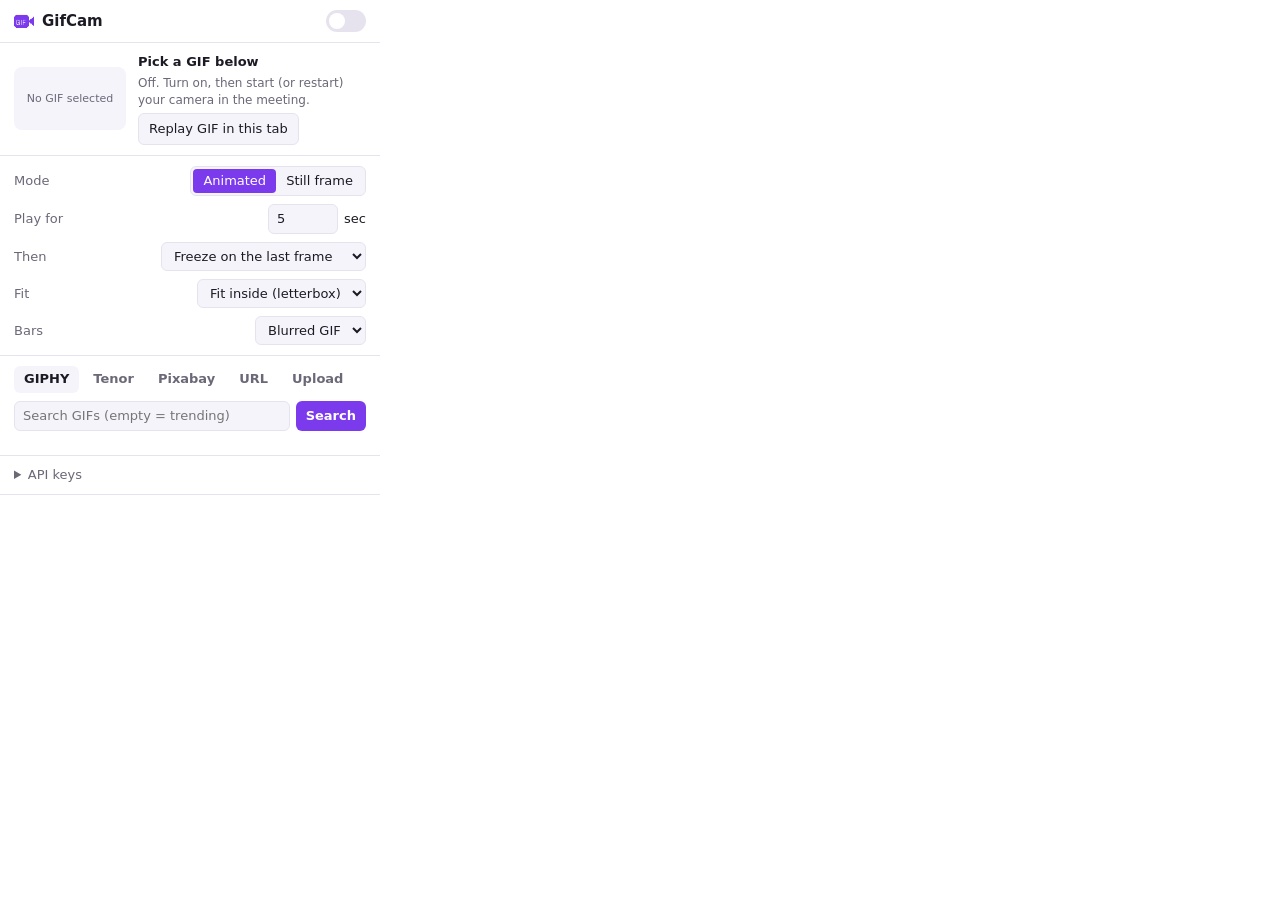
==== popup/popup.html @ adf766bd "Add Pixabay provider and speed up blurred background Pixabay videos are captured in the popup as JPE" ====
<!doctype html>
<html lang="en">
<head>
  <meta charset="utf-8" />
  <title>GifCam</title>
  <link rel="stylesheet" href="popup.css" />
</head>
<body>
  <header>
    <div class="brand"><img src="../icons/icon32.png" alt="" /> GifCam</div>
    <label class="switch" title="Use the GIF as your camera">
      <input type="checkbox" id="enabled" />
      <span class="slider"></span>
    </label>
  </header>

  <section class="current">
    <div class="preview" id="preview"><span>No GIF selected</span></div>
    <div class="current-info">
      <div class="title" id="gifTitle">Pick a GIF below</div>
      <div class="hint" id="statusLine">Off. Turn on, then start (or restart) your camera in the meeting.</div>
      <button id="replay" class="secondary" type="button">Replay GIF in this tab</button>
    </div>
  </section>

  <section class="options">
    <div class="row">
      <span class="label">Mode</span>
      <div class="segmented" role="radiogroup">
        <label><input type="radio" name="mode" value="animated" checked /><span>Animated</span></label>
        <label><input type="radio" name="mode" value="still" /><span>Still frame</span></label>
      </div>
    </div>
    <div class="row animated-only">
      <label class="label" for="duration">Play for</label>
      <div class="inline"><input type="number" id="duration" min="0.5" max="3600" step="0.5" value="5" /> sec</div>
    </div>
    <div class="row animated-only">
      <label class="label" for="after">Then</label>
      <select id="after">
        <option value="freeze">Freeze on the last frame</option>
        <option value="camera">Switch to my real camera</option>
        <option value="loop">Keep looping</option>
      </select>
    </div>
    <div class="row">
      <label class="label" for="fit">Fit</label>
      <select id="fit">
        <option value="contain">Fit inside (letterbox)</option>
        <option value="cover">Fill and crop</option>
      </select>
    </div>
    <div class="row contain-only">
      <label class="label" for="background">Bars</label>
      <select id="background">
        <option value="blur">Blurred GIF</option>
        <option value="black">Black</option>
      </select>
    </div>
  </section>

  <section class="picker">
    <nav class="tabs">
      <button type="button" data-tab="giphy" class="active">GIPHY</button>
      <button type="button" data-tab="tenor">Tenor</button>
      <button type="button" data-tab="pixabay">Pixabay</button>
      <button type="button" data-tab="url">URL</button>
      <button type="button" data-tab="upload">Upload</button>
    </nav>

    <div class="tab-panel" data-panel="search">
      <form id="searchForm" class="search">
        <input type="search" id="query" placeholder="Search GIFs (empty = trending)" />
        <select id="pixabayType" class="hidden" title="Pixabay media type">
          <option value="video">Videos</option>
          <option value="image">Images</option>
        </select>
        <button type="submit">Search</button>
      </form>
      <div id="keyNotice" class="notice hidden"></div>
      <div id="results" class="grid"></div>
      <div id="attribution" class="attribution"></div>
      <div id="progress" class="progress hidden"><div></div></div>
    </div>

    <div class="tab-panel hidden" data-panel="url">
      <form id="urlForm" class="search">
        <input type="url" id="gifUrl" placeholder="https://…/funny.gif" required />
        <button type="submit">Use</button>
      </form>
      <p class="hint">Direct link to a .gif, .webp, .png or .jpg file.</p>
    </div>

    <div class="tab-panel hidden" data-panel="upload">
      <label class="drop" for="file">
        <input type="file" id="file" accept="image/gif,image/webp,image/png,image/jpeg,image/apng" />
        Choose a GIF or image from your computer
      </label>
    </div>
  </section>

  <details class="keys">
    <summary>API keys</summary>
    <label>GIPHY API key <a href="https://developers.giphy.com/dashboard/" target="_blank" rel="noopener">get one</a>
      <input type="text" id="giphyKey" autocomplete="off" spellcheck="false" />
    </label>
    <label>Tenor (Google Cloud) API key <a href="https://developers.google.com/tenor/guides/quickstart" target="_blank" rel="noopener">get one</a>
      <input type="text" id="tenorKey" autocomplete="off" spellcheck="false" />
    </label>
    <label>Pixabay API key <a href="https://pixabay.com/api/docs/" target="_blank" rel="noopener">get one</a>
      <input type="text" id="pixabayKey" autocomplete="off" spellcheck="false" />
    </label>
  </details>

  <div id="toast" class="toast hidden"></div>
  <script src="popup.js" type="module"></script>
</body>
</html>
---- popup/popup.css ----
:root {
  --bg: #ffffff;
  --fg: #1c1a24;
  --muted: #6b6878;
  --line: #e6e3ee;
  --card: #f6f4fb;
  --accent: #7c3aed;
  --accent-fg: #ffffff;
}
@media (prefers-color-scheme: dark) {
  :root {
    --bg: #17151d;
    --fg: #ece9f5;
    --muted: #a19db0;
    --line: #2d2a37;
    --card: #211e2a;
    --accent: #a78bfa;
    --accent-fg: #17151d;
  }
}
* { box-sizing: border-box; }
body {
  margin: 0;
  width: 380px;
  font: 13px/1.4 system-ui, -apple-system, "Segoe UI", sans-serif;
  background: var(--bg);
  color: var(--fg);
}
section, header, details { padding: 10px 14px; border-bottom: 1px solid var(--line); }
header { display: flex; align-items: center; justify-content: space-between; }
.brand { display: flex; align-items: center; gap: 8px; font-weight: 700; font-size: 15px; }
.brand img { width: 20px; height: 20px; }

.switch { position: relative; width: 40px; height: 22px; }
.switch input { opacity: 0; width: 0; height: 0; }
.slider { position: absolute; inset: 0; background: var(--line); border-radius: 22px; cursor: pointer; transition: .15s; }
.slider::before { content: ""; position: absolute; width: 16px; height: 16px; left: 3px; top: 3px; background: #fff; border-radius: 50%; transition: .15s; }
.switch input:checked + .slider { background: var(--accent); }
.switch input:checked + .slider::before { transform: translateX(18px); }

.current { display: flex; gap: 12px; align-items: center; }
.preview { width: 112px; height: 63px; border-radius: 8px; background: var(--card); overflow: hidden; flex: none; display: grid; place-items: center; color: var(--muted); font-size: 11px; text-align: center; }
.preview img { width: 100%; height: 100%; object-fit: cover; }
.current-info { min-width: 0; display: flex; flex-direction: column; gap: 4px; }
.title { font-weight: 600; white-space: nowrap; overflow: hidden; text-overflow: ellipsis; }
.hint { color: var(--muted); font-size: 12px; margin: 0; }

.options { display: grid; gap: 8px; }
.row { display: flex; align-items: center; justify-content: space-between; gap: 10px; }
.label { color: var(--muted); }
.inline { display: flex; align-items: center; gap: 6px; }
input[type=number] { width: 70px; }
input, select, button { font: inherit; color: var(--fg); }
input[type=number], input[type=search], input[type=url], input[type=text], select {
  background: var(--card); border: 1px solid var(--line); border-radius: 6px; padding: 5px 8px;
}
select { max-width: 220px; }
button { background: var(--accent); color: var(--accent-fg); border: 0; border-radius: 6px; padding: 6px 10px; cursor: pointer; font-weight: 600; }
button.secondary { background: var(--card); color: var(--fg); border: 1px solid var(--line); font-weight: 500; align-self: flex-start; }
button:disabled { opacity: .5; cursor: default; }

.segmented { display: inline-flex; background: var(--card); border: 1px solid var(--line); border-radius: 6px; padding: 2px; }
.segmented input { display: none; }
.segmented span { display: block; padding: 3px 10px; border-radius: 4px; cursor: pointer; }
.segmented input:checked + span { background: var(--accent); color: var(--accent-fg); }

.tabs { display: flex; gap: 4px; margin-bottom: 8px; }
.tabs button { background: transparent; color: var(--muted); padding: 4px 10px; }
.tabs button.active { background: var(--card); color: var(--fg); }
.search { display: flex; gap: 6px; }
.search input { flex: 1; min-width: 0; }
.grid { display: grid; grid-template-columns: repeat(3, 1fr); gap: 6px; margin-top: 8px; max-height: 260px; overflow-y: auto; }
.grid button { padding: 0; background: var(--card); aspect-ratio: 1; overflow: hidden; border-radius: 6px; }
.grid img { width: 100%; height: 100%; object-fit: cover; display: block; }
.grid .empty { grid-column: 1 / -1; color: var(--muted); text-align: center; padding: 16px 0; }
.attribution { color: var(--muted); font-size: 11px; text-align: right; margin-top: 6px; }
.notice { margin-top: 8px; padding: 8px; border-radius: 6px; background: var(--card); color: var(--muted); }
.drop { display: block; border: 1px dashed var(--line); border-radius: 8px; padding: 18px; text-align: center; color: var(--muted); cursor: pointer; }
.drop input { display: none; }

.keys summary { cursor: pointer; color: var(--muted); }
.keys label { display: grid; gap: 4px; margin-top: 8px; color: var(--muted); }
.keys a { color: var(--accent); font-size: 11px; }

.toast { position: fixed; left: 14px; right: 14px; bottom: 10px; background: var(--fg); color: var(--bg); padding: 8px 10px; border-radius: 6px; }
.hidden { display: none !important; }
.search select { flex: none; }
.grid .badge { position: absolute; left: 4px; bottom: 4px; background: rgba(0,0,0,.65); color: #fff; font-size: 10px; padding: 1px 5px; border-radius: 4px; }
.grid button { position: relative; }
.progress { height: 4px; background: var(--card); border-radius: 4px; margin-top: 8px; overflow: hidden; }
.progress div { height: 100%; width: 0; background: var(--accent); transition: width .1s; }
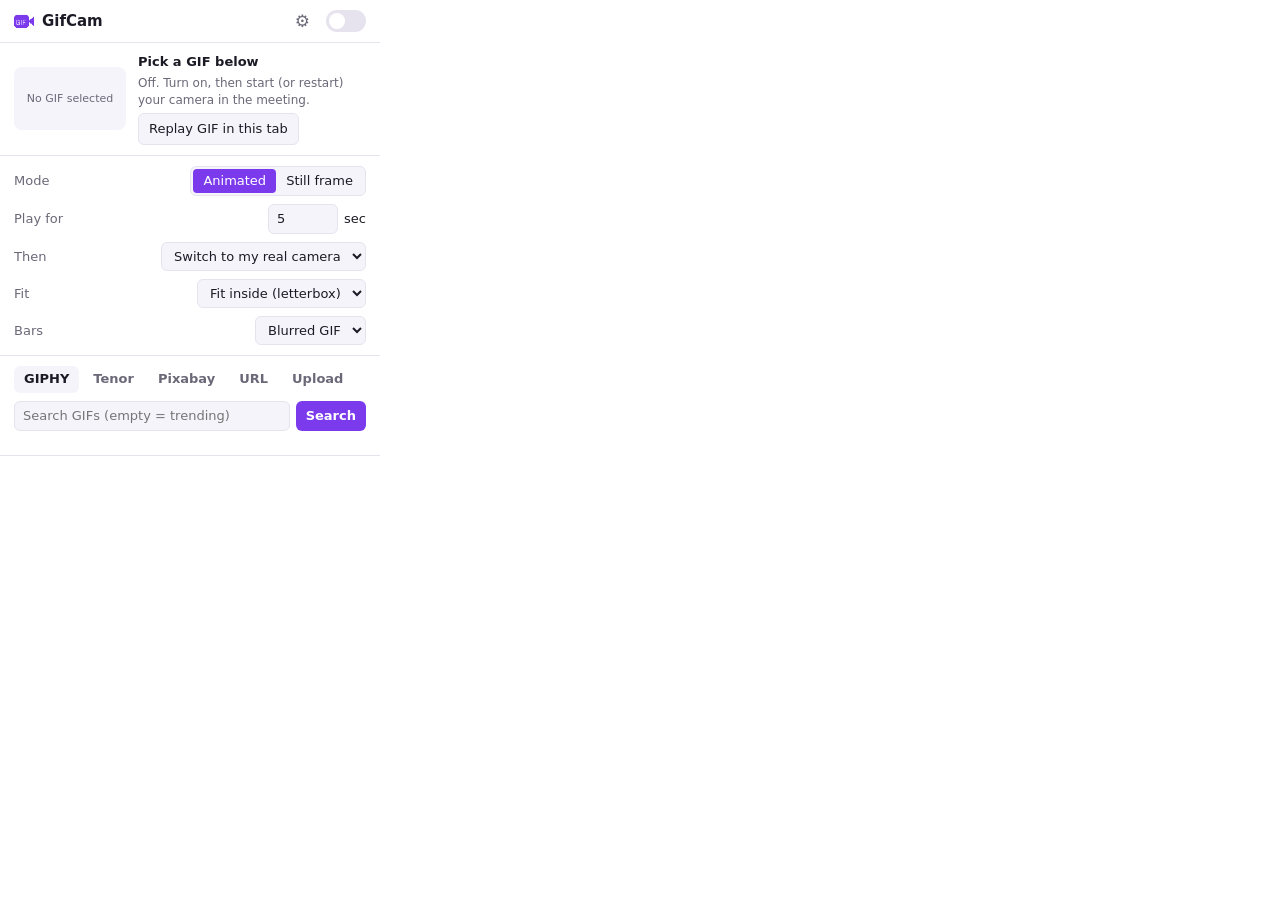
==== commit 10e43dd4: "Add in-meeting quick panel, Settings view, and camera-by-default - Quick panel: an extension iframe " ====
--- a/popup/popup.html
+++ b/popup/popup.html
@@ -8,11 +8,16 @@
 <body>
   <header>
     <div class="brand"><img src="../icons/icon32.png" alt="" /> GifCam</div>
-    <label class="switch" title="Use the GIF as your camera">
-      <input type="checkbox" id="enabled" />
-      <span class="slider"></span>
-    </label>
+    <div class="header-actions">
+      <button type="button" id="openSettings" class="icon-btn" title="Settings" aria-label="Settings">⚙</button>
+      <label class="switch" title="Use the GIF as your camera">
+        <input type="checkbox" id="enabled" />
+        <span class="slider"></span>
+      </label>
+    </div>
   </header>
+
+  <main id="mainView">
 
   <section class="current">
     <div class="preview" id="preview"><span>No GIF selected</span></div>
@@ -38,8 +43,8 @@
     <div class="row animated-only">
       <label class="label" for="after">Then</label>
       <select id="after">
+        <option value="camera">Switch to my real camera</option>
         <option value="freeze">Freeze on the last frame</option>
-        <option value="camera">Switch to my real camera</option>
         <option value="loop">Keep looping</option>
       </select>
     </div>
@@ -99,18 +104,32 @@
     </div>
   </section>
 
-  <details class="keys">
-    <summary>API keys</summary>
-    <label>GIPHY API key <a href="https://developers.giphy.com/dashboard/" target="_blank" rel="noopener">get one</a>
-      <input type="text" id="giphyKey" autocomplete="off" spellcheck="false" />
-    </label>
-    <label>Tenor (Google Cloud) API key <a href="https://developers.google.com/tenor/guides/quickstart" target="_blank" rel="noopener">get one</a>
-      <input type="text" id="tenorKey" autocomplete="off" spellcheck="false" />
-    </label>
-    <label>Pixabay API key <a href="https://pixabay.com/api/docs/" target="_blank" rel="noopener">get one</a>
-      <input type="text" id="pixabayKey" autocomplete="off" spellcheck="false" />
-    </label>
-  </details>
+
+  </main>
+
+  <main id="settingsView" class="hidden">
+    <section class="settings">
+      <div class="settings-head">
+        <button type="button" id="closeSettings" class="secondary">← Back</button>
+        <h2>Settings</h2>
+      </div>
+      <h3>API keys</h3>
+      <p class="hint">Needed only for searching. Links and uploads work without a key. Keys are saved in this browser only.</p>
+      <label>GIPHY API key <a href="https://developers.giphy.com/dashboard/" target="_blank" rel="noopener">get one</a>
+        <input type="text" id="giphyKey" autocomplete="off" spellcheck="false" />
+      </label>
+      <label>Tenor (Google Cloud) API key <a href="https://developers.google.com/tenor/guides/quickstart" target="_blank" rel="noopener">get one</a>
+        <input type="text" id="tenorKey" autocomplete="off" spellcheck="false" />
+      </label>
+      <label>Pixabay API key <a href="https://pixabay.com/api/docs/" target="_blank" rel="noopener">get one</a>
+        <input type="text" id="pixabayKey" autocomplete="off" spellcheck="false" />
+      </label>
+      <h3>In meetings</h3>
+      <label class="check"><input type="checkbox" id="showPanel" /> Show the GIF quick panel while GifCam is your camera</label>
+      <h3>Keyboard shortcuts</h3>
+      <p class="hint">Alt+Shift+Q shows the quick panel, Alt+Shift+G replays the GIF, Alt+Shift+C turns GifCam on or off. <a href="#" id="shortcutsLink">Change shortcuts</a></p>
+    </section>
+  </main>
 
   <div id="toast" class="toast hidden"></div>
   <script src="popup.js" type="module"></script>
--- a/popup/popup.css
+++ b/popup/popup.css
@@ -78,9 +78,16 @@
 .drop { display: block; border: 1px dashed var(--line); border-radius: 8px; padding: 18px; text-align: center; color: var(--muted); cursor: pointer; }
 .drop input { display: none; }
 
-.keys summary { cursor: pointer; color: var(--muted); }
-.keys label { display: grid; gap: 4px; margin-top: 8px; color: var(--muted); }
-.keys a { color: var(--accent); font-size: 11px; }
+.header-actions { display: flex; align-items: center; gap: 10px; }
+.icon-btn { background: transparent; color: var(--muted); font-size: 17px; padding: 2px 6px; line-height: 1; }
+.icon-btn:hover { color: var(--fg); background: var(--card); }
+.settings { display: grid; gap: 6px; border-bottom: 0; }
+.settings-head { display: flex; align-items: center; gap: 10px; }
+.settings h2 { font-size: 15px; margin: 0; }
+.settings h3 { font-size: 13px; margin: 10px 0 0; }
+.settings label { display: grid; gap: 4px; margin-top: 6px; color: var(--muted); }
+.settings a { color: var(--accent); font-size: 11px; }
+.notice button { margin-top: 6px; display: block; }
 
 .toast { position: fixed; left: 14px; right: 14px; bottom: 10px; background: var(--fg); color: var(--bg); padding: 8px 10px; border-radius: 6px; }
 .hidden { display: none !important; }
@@ -89,3 +96,4 @@
 .grid button { position: relative; }
 .progress { height: 4px; background: var(--card); border-radius: 4px; margin-top: 8px; overflow: hidden; }
 .progress div { height: 100%; width: 0; background: var(--accent); transition: width .1s; }
+.settings label.check { display: flex; align-items: center; gap: 8px; color: var(--fg); }
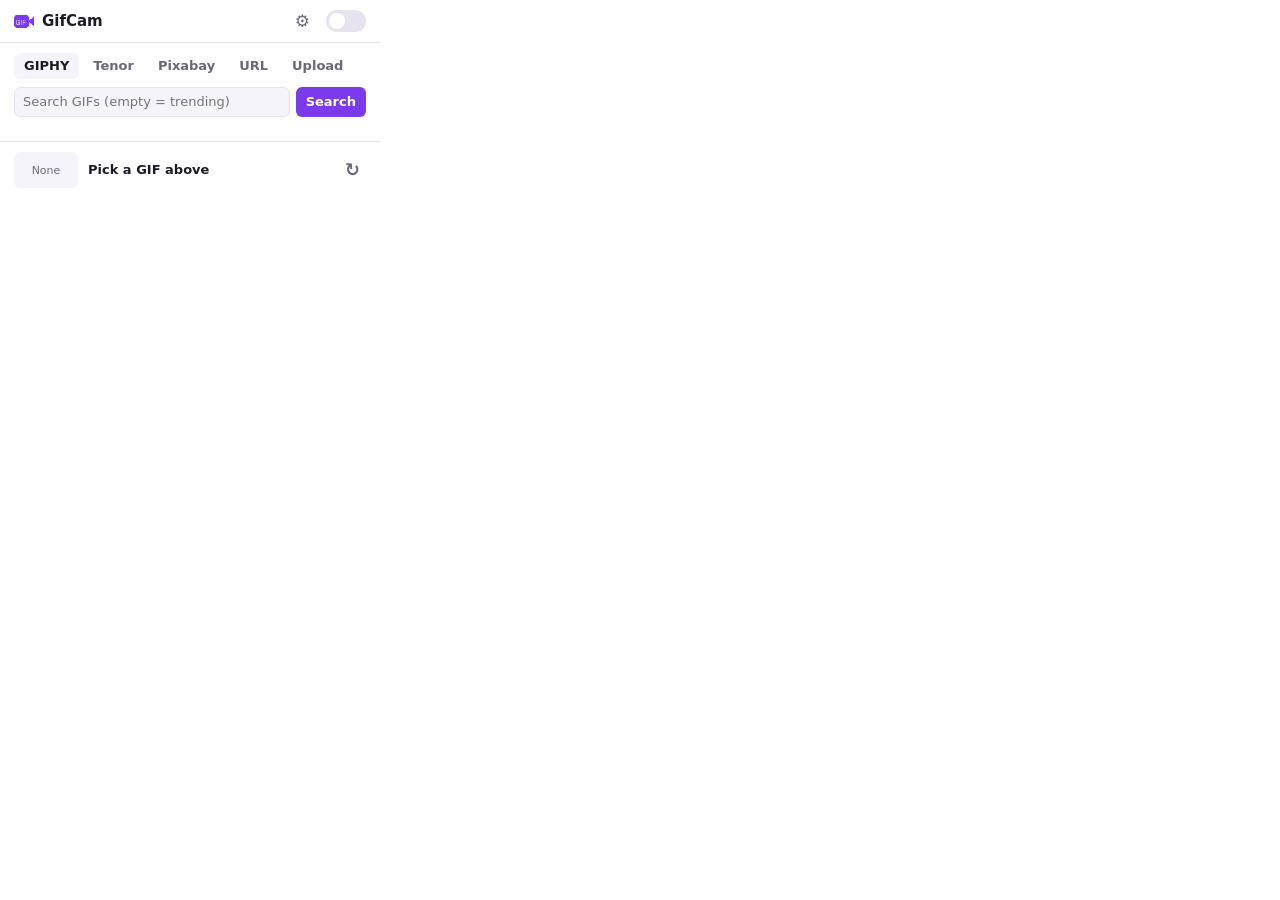
==== commit 68aa6337: "Make search the main popup view; move playback options to Settings Co-Authored-By: Claude Opus 5.5 (" ====
--- a/popup/popup.html
+++ b/popup/popup.html
@@ -18,51 +18,6 @@
   </header>
 
   <main id="mainView">
-
-  <section class="current">
-    <div class="preview" id="preview"><span>No GIF selected</span></div>
-    <div class="current-info">
-      <div class="title" id="gifTitle">Pick a GIF below</div>
-      <div class="hint" id="statusLine">Off. Turn on, then start (or restart) your camera in the meeting.</div>
-      <button id="replay" class="secondary" type="button">Replay GIF in this tab</button>
-    </div>
-  </section>
-
-  <section class="options">
-    <div class="row">
-      <span class="label">Mode</span>
-      <div class="segmented" role="radiogroup">
-        <label><input type="radio" name="mode" value="animated" checked /><span>Animated</span></label>
-        <label><input type="radio" name="mode" value="still" /><span>Still frame</span></label>
-      </div>
-    </div>
-    <div class="row animated-only">
-      <label class="label" for="duration">Play for</label>
-      <div class="inline"><input type="number" id="duration" min="0.5" max="3600" step="0.5" value="5" /> sec</div>
-    </div>
-    <div class="row animated-only">
-      <label class="label" for="after">Then</label>
-      <select id="after">
-        <option value="camera">Switch to my real camera</option>
-        <option value="freeze">Freeze on the last frame</option>
-        <option value="loop">Keep looping</option>
-      </select>
-    </div>
-    <div class="row">
-      <label class="label" for="fit">Fit</label>
-      <select id="fit">
-        <option value="contain">Fit inside (letterbox)</option>
-        <option value="cover">Fill and crop</option>
-      </select>
-    </div>
-    <div class="row contain-only">
-      <label class="label" for="background">Bars</label>
-      <select id="background">
-        <option value="blur">Blurred GIF</option>
-        <option value="black">Black</option>
-      </select>
-    </div>
-  </section>
 
   <section class="picker">
     <nav class="tabs">
@@ -104,7 +59,14 @@
     </div>
   </section>
 
-
+  <section class="current">
+    <div class="preview" id="preview"><span>None</span></div>
+    <div class="current-info">
+      <div class="title" id="gifTitle">Pick a GIF above</div>
+      <div class="hint" id="statusLine"></div>
+    </div>
+    <button id="replay" class="icon-btn" type="button" title="Replay in this tab" aria-label="Replay in this tab">↻</button>
+  </section>
   </main>
 
   <main id="settingsView" class="hidden">
@@ -113,8 +75,45 @@
         <button type="button" id="closeSettings" class="secondary">← Back</button>
         <h2>Settings</h2>
       </div>
+      <h3>Playback</h3>
+      <div class="options">
+        <div class="row">
+          <span class="label">Mode</span>
+          <div class="segmented" role="radiogroup">
+            <label><input type="radio" name="mode" value="animated" checked /><span>Animated</span></label>
+            <label><input type="radio" name="mode" value="still" /><span>Still frame</span></label>
+          </div>
+        </div>
+        <div class="row animated-only">
+          <label class="label" for="duration">Play for</label>
+          <div class="inline"><input type="number" id="duration" min="0.5" max="3600" step="0.5" value="5" /> sec</div>
+        </div>
+        <div class="row animated-only">
+          <label class="label" for="after">Then</label>
+          <select id="after">
+            <option value="camera">Switch to my real camera</option>
+            <option value="freeze">Freeze on the last frame</option>
+            <option value="loop">Keep looping</option>
+          </select>
+        </div>
+        <div class="row">
+          <label class="label" for="fit">Fit</label>
+          <select id="fit">
+            <option value="contain">Fit inside (letterbox)</option>
+            <option value="cover">Fill and crop</option>
+          </select>
+        </div>
+        <div class="row contain-only">
+          <label class="label" for="background">Bars</label>
+          <select id="background">
+            <option value="blur">Blurred GIF</option>
+            <option value="black">Black</option>
+          </select>
+        </div>
+      </div>
       <h3>API keys</h3>
       <p class="hint">Needed only for searching. Links and uploads work without a key. Keys are saved in this browser only.</p>
+      <div class="keys">
       <label>GIPHY API key <a href="https://developers.giphy.com/dashboard/" target="_blank" rel="noopener">get one</a>
         <input type="text" id="giphyKey" autocomplete="off" spellcheck="false" />
       </label>
@@ -124,6 +123,7 @@
       <label>Pixabay API key <a href="https://pixabay.com/api/docs/" target="_blank" rel="noopener">get one</a>
         <input type="text" id="pixabayKey" autocomplete="off" spellcheck="false" />
       </label>
+      </div>
       <h3>In meetings</h3>
       <label class="check"><input type="checkbox" id="showPanel" /> Show the GIF quick panel while GifCam is your camera</label>
       <h3>Keyboard shortcuts</h3>
--- a/popup/popup.css
+++ b/popup/popup.css
@@ -38,10 +38,10 @@
 .switch input:checked + .slider { background: var(--accent); }
 .switch input:checked + .slider::before { transform: translateX(18px); }
 
-.current { display: flex; gap: 12px; align-items: center; }
-.preview { width: 112px; height: 63px; border-radius: 8px; background: var(--card); overflow: hidden; flex: none; display: grid; place-items: center; color: var(--muted); font-size: 11px; text-align: center; }
+.current { display: flex; gap: 10px; align-items: center; border-bottom: 0; border-top: 1px solid var(--line); }
+.preview { width: 64px; height: 36px; border-radius: 6px; background: var(--card); overflow: hidden; flex: none; display: grid; place-items: center; color: var(--muted); font-size: 11px; text-align: center; }
 .preview img { width: 100%; height: 100%; object-fit: cover; }
-.current-info { min-width: 0; display: flex; flex-direction: column; gap: 4px; }
+.current-info { min-width: 0; flex: 1; display: flex; flex-direction: column; gap: 1px; }
 .title { font-weight: 600; white-space: nowrap; overflow: hidden; text-overflow: ellipsis; }
 .hint { color: var(--muted); font-size: 12px; margin: 0; }
 
@@ -69,7 +69,7 @@
 .tabs button.active { background: var(--card); color: var(--fg); }
 .search { display: flex; gap: 6px; }
 .search input { flex: 1; min-width: 0; }
-.grid { display: grid; grid-template-columns: repeat(3, 1fr); gap: 6px; margin-top: 8px; max-height: 260px; overflow-y: auto; }
+.grid { display: grid; grid-template-columns: repeat(3, 1fr); gap: 6px; margin-top: 8px; max-height: 330px; overflow-y: auto; }
 .grid button { padding: 0; background: var(--card); aspect-ratio: 1; overflow: hidden; border-radius: 6px; }
 .grid img { width: 100%; height: 100%; object-fit: cover; display: block; }
 .grid .empty { grid-column: 1 / -1; color: var(--muted); text-align: center; padding: 16px 0; }
@@ -85,7 +85,7 @@
 .settings-head { display: flex; align-items: center; gap: 10px; }
 .settings h2 { font-size: 15px; margin: 0; }
 .settings h3 { font-size: 13px; margin: 10px 0 0; }
-.settings label { display: grid; gap: 4px; margin-top: 6px; color: var(--muted); }
+.settings .keys label { display: grid; gap: 4px; margin-top: 6px; color: var(--muted); }
 .settings a { color: var(--accent); font-size: 11px; }
 .notice button { margin-top: 6px; display: block; }
 
@@ -97,3 +97,6 @@
 .progress { height: 4px; background: var(--card); border-radius: 4px; margin-top: 8px; overflow: hidden; }
 .progress div { height: 100%; width: 0; background: var(--accent); transition: width .1s; }
 .settings label.check { display: flex; align-items: center; gap: 8px; color: var(--fg); }
+.settings .options { display: grid; gap: 8px; margin-top: 4px; }
+.current .icon-btn { font-size: 18px; }
+.picker { border-bottom: 0; }
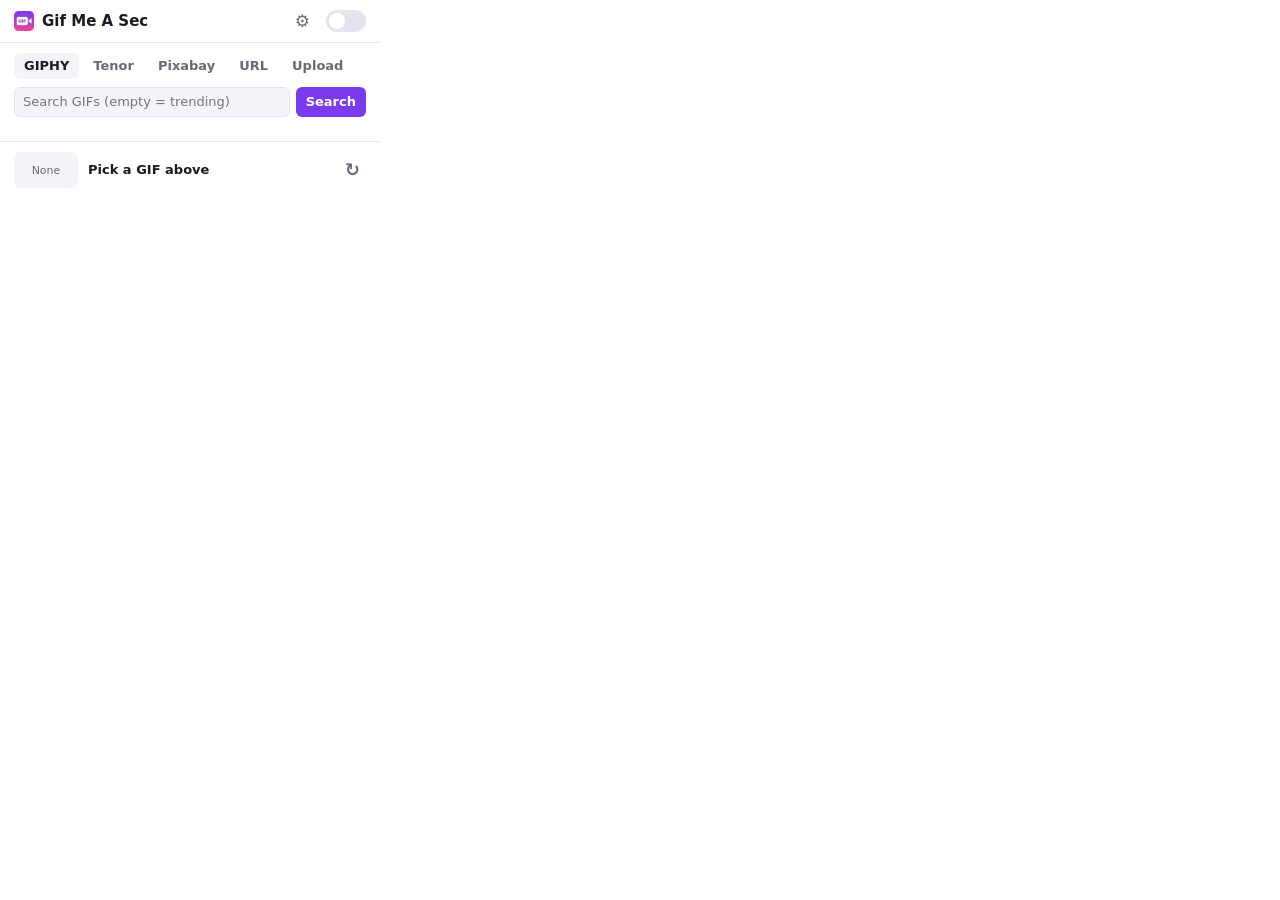
==== commit e45c8a41: "Rename to Gif Me A Sec and prepare Chrome Web Store release 1.0.0 - New name, icon and store graphic" ====
--- a/popup/popup.html
+++ b/popup/popup.html
@@ -2,12 +2,12 @@
 <html lang="en">
 <head>
   <meta charset="utf-8" />
-  <title>GifCam</title>
+  <title>Gif Me A Sec</title>
   <link rel="stylesheet" href="popup.css" />
 </head>
 <body>
   <header>
-    <div class="brand"><img src="../icons/icon32.png" alt="" /> GifCam</div>
+    <div class="brand"><img src="../icons/icon32.png" alt="" /> Gif Me A Sec</div>
     <div class="header-actions">
       <button type="button" id="openSettings" class="icon-btn" title="Settings" aria-label="Settings">⚙</button>
       <label class="switch" title="Use the GIF as your camera">
@@ -16,6 +16,16 @@
       </label>
     </div>
   </header>
+
+  <main id="welcomeView" class="hidden">
+    <section class="welcome">
+      <h2>Welcome to Gif Me A Sec 👋</h2>
+      <p class="hint">Drop a reaction GIF on your webcam for a few seconds in any web meeting. To search for GIFs, add a free API key from at least one of these services. You can add the others later in Settings.</p>
+      <div id="welcomeKeys" class="key-list"></div>
+      <button type="button" id="welcomeDone" disabled>Start</button>
+      <button type="button" id="welcomeSkip" class="link">Skip, I'll use links and uploads</button>
+    </section>
+  </main>
 
   <main id="mainView">
 
@@ -113,21 +123,13 @@
       </div>
       <h3>API keys</h3>
       <p class="hint">Needed only for searching. Links and uploads work without a key. Keys are saved in this browser only.</p>
-      <div class="keys">
-      <label>GIPHY API key <a href="https://developers.giphy.com/dashboard/" target="_blank" rel="noopener">get one</a>
-        <input type="text" id="giphyKey" autocomplete="off" spellcheck="false" />
-      </label>
-      <label>Tenor (Google Cloud) API key <a href="https://developers.google.com/tenor/guides/quickstart" target="_blank" rel="noopener">get one</a>
-        <input type="text" id="tenorKey" autocomplete="off" spellcheck="false" />
-      </label>
-      <label>Pixabay API key <a href="https://pixabay.com/api/docs/" target="_blank" rel="noopener">get one</a>
-        <input type="text" id="pixabayKey" autocomplete="off" spellcheck="false" />
-      </label>
-      </div>
+      <div id="settingsKeys" class="key-list"></div>
       <h3>In meetings</h3>
-      <label class="check"><input type="checkbox" id="showPanel" /> Show the GIF quick panel while GifCam is your camera</label>
+      <label class="check"><input type="checkbox" id="showPanel" /> Show the GIF quick panel while your camera is on</label>
       <h3>Keyboard shortcuts</h3>
-      <p class="hint">Alt+Shift+Q shows the quick panel, Alt+Shift+G replays the GIF, Alt+Shift+C turns GifCam on or off. <a href="#" id="shortcutsLink">Change shortcuts</a></p>
+      <p class="hint">Alt+Shift+Q shows the quick panel, Alt+Shift+G replays the GIF, Alt+Shift+C turns it on or off. <a href="#" id="shortcutsLink">Change shortcuts</a></p>
+      <h3>Privacy</h3>
+      <p class="hint">No accounts, no tracking, no servers of ours. Your keys, settings and picked GIF stay in this browser. Searches go straight to the GIF service you use.</p>
     </section>
   </main>
 
--- a/popup/popup.css
+++ b/popup/popup.css
@@ -100,3 +100,18 @@
 .settings .options { display: grid; gap: 8px; margin-top: 4px; }
 .current .icon-btn { font-size: 18px; }
 .picker { border-bottom: 0; }
+
+.key-list { display: grid; gap: 10px; margin: 6px 0; }
+.key-card { display: grid; gap: 6px; padding: 10px; border: 1px solid var(--line); border-radius: 8px; background: var(--card); }
+.key-card .key-head { display: flex; align-items: baseline; justify-content: space-between; gap: 8px; font-weight: 600; }
+.key-card .key-head .ok { color: #16a34a; font-weight: 500; font-size: 12px; }
+.key-card p { margin: 0; color: var(--muted); font-size: 12px; }
+.key-card a { color: var(--accent); font-size: 12px; font-weight: 500; }
+.key-card .key-row { display: flex; gap: 6px; }
+.key-card input { flex: 1; min-width: 0; background: var(--bg); border: 1px solid var(--line); border-radius: 6px; padding: 5px 8px; }
+.notice .key-card { background: var(--bg); margin-top: 0; }
+.welcome { display: grid; gap: 8px; border-bottom: 0; }
+.welcome h2 { font-size: 17px; margin: 4px 0 0; }
+.welcome #welcomeDone { padding: 9px; }
+button.link { background: none; color: var(--muted); font-weight: 500; text-decoration: underline; padding: 2px; }
+html.in-tab body { margin: 40px auto; border: 1px solid var(--line); border-radius: 12px; overflow: hidden; }
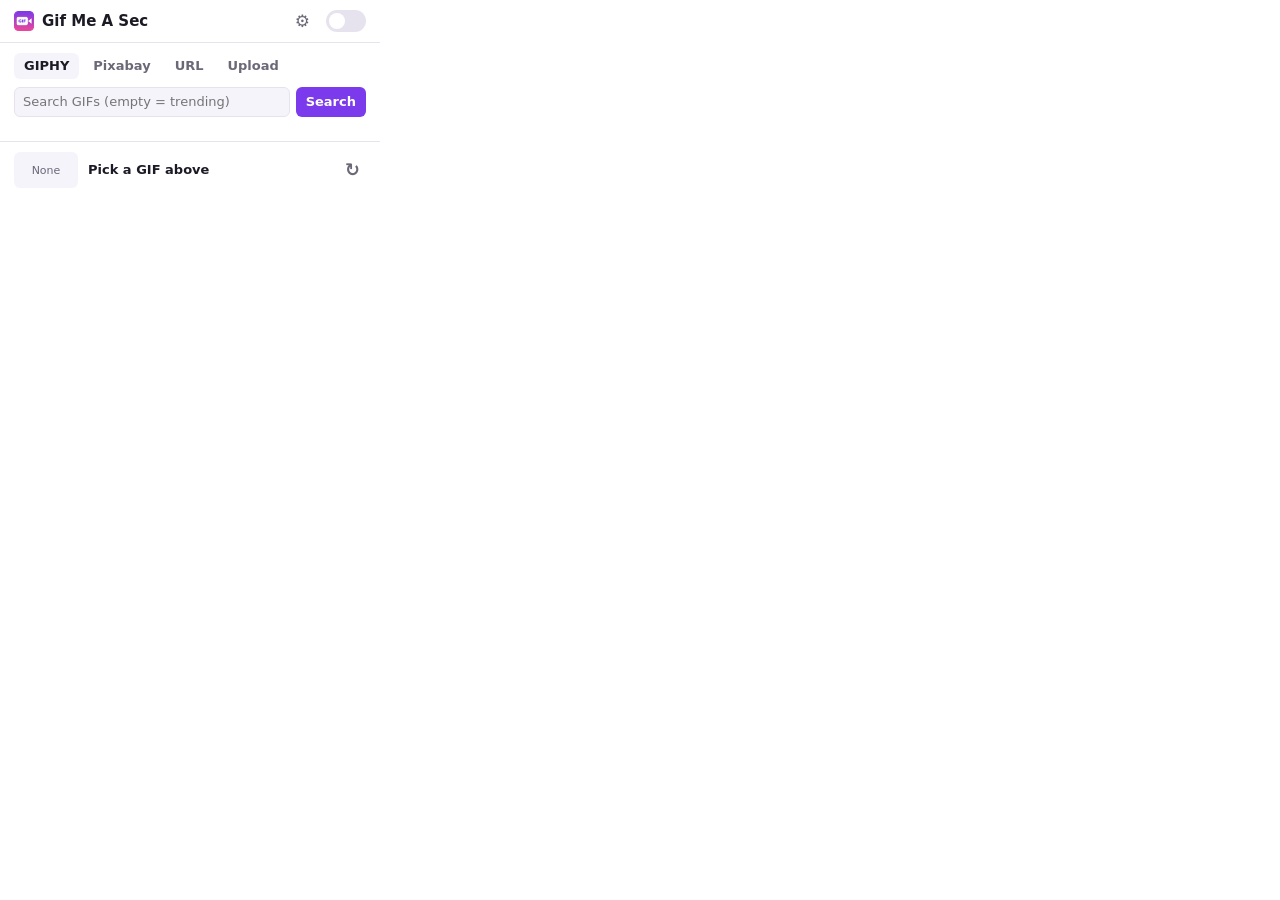
==== commit beebda92: "Remove Tenor (it no longer issues API keys); bump to 1.0.2 Saved Tenor keys are cleared on update, a" ====
--- a/popup/popup.html
+++ b/popup/popup.html
@@ -32,7 +32,6 @@
   <section class="picker">
     <nav class="tabs">
       <button type="button" data-tab="giphy" class="active">GIPHY</button>
-      <button type="button" data-tab="tenor">Tenor</button>
       <button type="button" data-tab="pixabay">Pixabay</button>
       <button type="button" data-tab="url">URL</button>
       <button type="button" data-tab="upload">Upload</button>
--- a/popup/popup.css
+++ b/popup/popup.css
@@ -71,7 +71,7 @@
 .search input { flex: 1; min-width: 0; }
 .grid { display: grid; grid-template-columns: repeat(3, 1fr); gap: 6px; margin-top: 8px; max-height: 330px; overflow-y: auto; }
 .grid button { padding: 0; background: var(--card); aspect-ratio: 1; overflow: hidden; border-radius: 6px; }
-.grid img { width: 100%; height: 100%; object-fit: cover; display: block; }
+.grid img, .grid video { width: 100%; height: 100%; object-fit: cover; display: block; }
 .grid .empty { grid-column: 1 / -1; color: var(--muted); text-align: center; padding: 16px 0; }
 .attribution { color: var(--muted); font-size: 11px; text-align: right; margin-top: 6px; }
 .notice { margin-top: 8px; padding: 8px; border-radius: 6px; background: var(--card); color: var(--muted); }
@@ -115,3 +115,4 @@
 .welcome #welcomeDone { padding: 9px; }
 button.link { background: none; color: var(--muted); font-weight: 500; text-decoration: underline; padding: 2px; }
 html.in-tab body { margin: 40px auto; border: 1px solid var(--line); border-radius: 12px; overflow: hidden; }
+.grid .sentinel { grid-column: 1 / -1; min-height: 1px; text-align: center; color: var(--muted); font-size: 12px; }
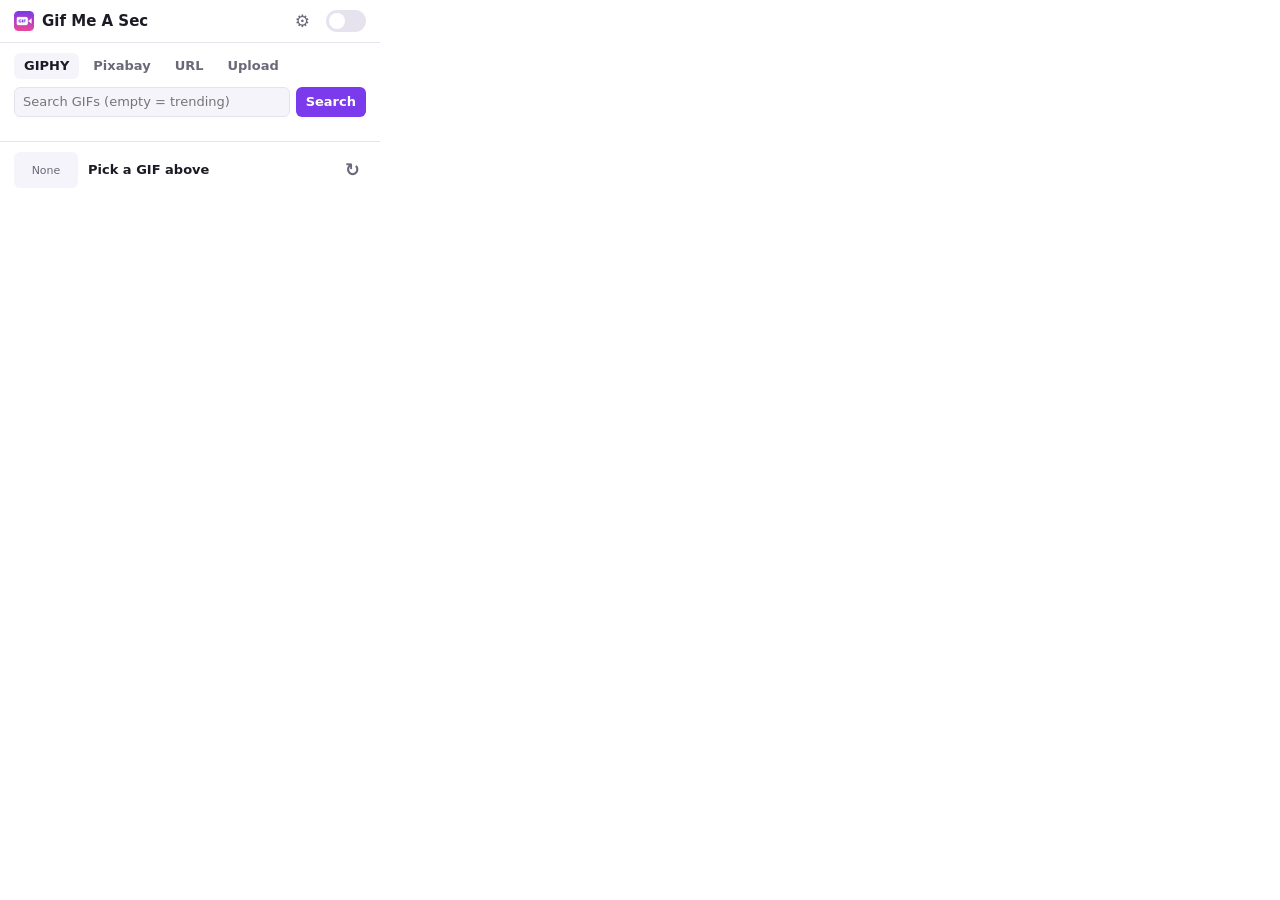
==== commit 87edd054: "Say plainly that the extension reads no site data and everything stays local Explains the all-sites " ====
--- a/popup/popup.html
+++ b/popup/popup.html
@@ -128,7 +128,7 @@
       <h3>Keyboard shortcuts</h3>
       <p class="hint">Alt+Shift+Q shows the quick panel, Alt+Shift+G replays the GIF, Alt+Shift+C turns it on or off. <a href="#" id="shortcutsLink">Change shortcuts</a></p>
       <h3>Privacy</h3>
-      <p class="hint">No accounts, no tracking, no servers of ours. Your keys, settings and picked GIF stay in this browser. Searches go straight to the GIF service you use.</p>
+      <p class="hint">Everything stays on your computer. Gif Me A Sec runs on all sites only so it works on any meeting platform that uses your camera; it does not read the pages you visit, their URLs or their content, and sends no data anywhere. No accounts, no tracking, no servers of ours. Searches go straight to the GIF service you use.</p>
     </section>
   </main>
 
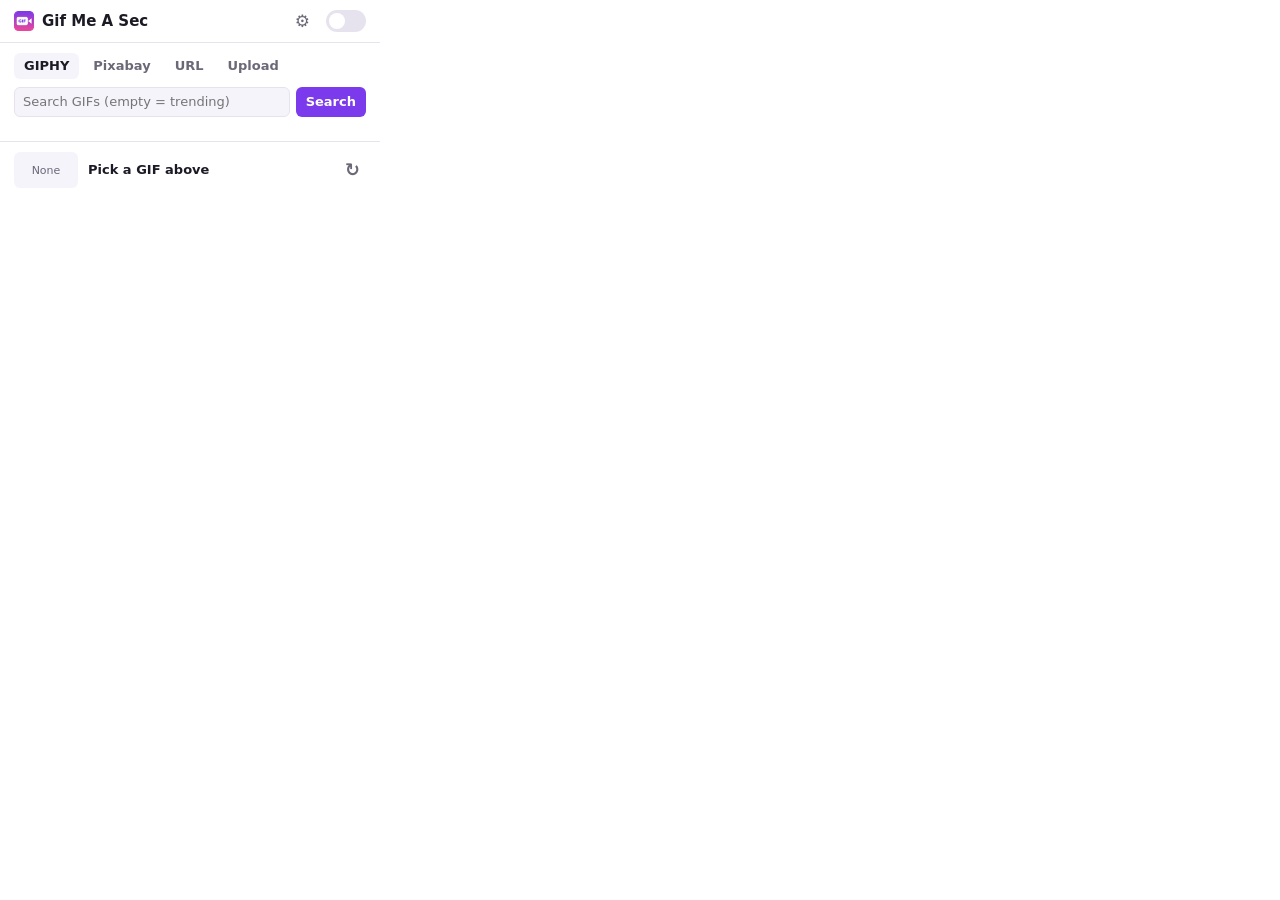
==== commit 1269db43: "Ask for site access after install instead of at install No site access is required anymore, so insta" ====
--- a/popup/popup.html
+++ b/popup/popup.html
@@ -22,12 +22,23 @@
       <h2>Welcome to Gif Me A Sec 👋</h2>
       <p class="hint">Drop a reaction GIF on your webcam for a few seconds in any web meeting. To search for GIFs, add a free API key from at least one of these services. You can add the others later in Settings.</p>
       <div id="welcomeKeys" class="key-list"></div>
-      <button type="button" id="welcomeDone" disabled>Start</button>
+      <h3>Where should it work?</h3>
+      <div id="welcomeSites"></div>
+      <div class="privacy-note">
+        <strong>🔒 Everything stays on your computer</strong>
+        <p>When you turn it on, Chrome asks to let Gif Me A Sec "read and change your data" on the sites you picked. That's only so it can show GIFs on your camera there. It doesn't read the pages you visit, their URLs or their content, and it sends no data anywhere. Your keys and settings are saved only in this browser.</p>
+      </div>
+      <button type="button" id="welcomeDone" disabled>Turn on for my meetings</button>
       <button type="button" id="welcomeSkip" class="link">Skip, I'll use links and uploads</button>
     </section>
   </main>
 
   <main id="mainView">
+
+  <div id="siteNotice" class="site-notice hidden">
+    <span>Gif Me A Sec isn't allowed on any meeting site yet.</span>
+    <button type="button" id="siteNoticeButton">Choose sites</button>
+  </div>
 
   <section class="picker">
     <nav class="tabs">
@@ -123,12 +134,19 @@
       <h3>API keys</h3>
       <p class="hint">Needed only for searching. Links and uploads work without a key. Keys are saved in this browser only.</p>
       <div id="settingsKeys" class="key-list"></div>
+      <h3 id="sitesHeading">Sites</h3>
+      <p class="hint" id="sitesStatus"></p>
+      <div id="settingsSites"></div>
+      <button type="button" id="applySites">Turn on for my meetings</button>
       <h3>In meetings</h3>
       <label class="check"><input type="checkbox" id="showPanel" /> Show the GIF quick panel while your camera is on</label>
       <h3>Keyboard shortcuts</h3>
       <p class="hint">Alt+Shift+Q shows the quick panel, Alt+Shift+G replays the GIF, Alt+Shift+C turns it on or off. <a href="#" id="shortcutsLink">Change shortcuts</a></p>
       <h3>Privacy</h3>
-      <p class="hint">Everything stays on your computer. Gif Me A Sec runs on all sites only so it works on any meeting platform that uses your camera; it does not read the pages you visit, their URLs or their content, and sends no data anywhere. No accounts, no tracking, no servers of ours. Searches go straight to the GIF service you use.</p>
+      <p class="hint">Everything stays on your computer. Gif Me A Sec runs only on the sites you allowed, and only to show GIFs on your camera there; it does not read the pages you visit, their URLs or their content, and sends no data anywhere. No accounts, no tracking, no servers of ours. Searches go straight to the GIF service you use.</p>
+      <h3>About</h3>
+      <div class="about"><span id="version"></span><button type="button" id="checkUpdate" class="link">Check for updates</button></div>
+      <p class="hint" id="updateStatus"></p>
     </section>
   </main>
 
--- a/popup/popup.css
+++ b/popup/popup.css
@@ -111,8 +111,27 @@
 .key-card input { flex: 1; min-width: 0; background: var(--bg); border: 1px solid var(--line); border-radius: 6px; padding: 5px 8px; }
 .notice .key-card { background: var(--bg); margin-top: 0; }
 .welcome { display: grid; gap: 8px; border-bottom: 0; }
+.welcome h3 { font-size: 13px; margin: 6px 0 0; }
 .welcome h2 { font-size: 17px; margin: 4px 0 0; }
 .welcome #welcomeDone { padding: 9px; }
+.privacy-note { display: grid; gap: 4px; padding: 10px; border-radius: 8px; border: 1px solid color-mix(in srgb, #16a34a 35%, transparent); background: color-mix(in srgb, #16a34a 8%, var(--bg)); }
+.sites-choice { display: grid; gap: 6px; }
+.sites-choice label { display: flex; align-items: center; gap: 8px; cursor: pointer; }
+.sites-choice .all-sites { padding: 8px 10px; border: 1px solid var(--accent); border-radius: 8px; background: var(--card); align-items: flex-start; }
+.sites-choice .all-sites input { margin-top: 2px; }
+.sites-choice .all-sites small { display: block; color: var(--muted); font-size: 12px; }
+.site-list { display: grid; grid-template-columns: 1fr 1fr; gap: 4px 10px; padding: 4px 2px; }
+.site-list.covered { opacity: 0.45; }
+.site-list .site span { flex: 1; min-width: 0; overflow: hidden; text-overflow: ellipsis; white-space: nowrap; }
+.site-list .remove { background: none; color: var(--muted); padding: 0 4px; font-size: 14px; line-height: 1; }
+.add-site { grid-column: 1 / -1; display: flex; gap: 6px; margin-top: 4px; }
+.add-site input { flex: 1; min-width: 0; background: var(--bg); color: var(--fg); border: 1px solid var(--line); border-radius: 6px; padding: 5px 8px; }
+.add-site button { width: 32px; padding: 0; font-size: 16px; }
+.site-notice { display: flex; align-items: center; gap: 8px; justify-content: space-between; margin: 8px 12px 0; padding: 8px 10px; border-radius: 8px; background: color-mix(in srgb, #f59e0b 14%, var(--bg)); border: 1px solid color-mix(in srgb, #f59e0b 40%, transparent); font-size: 12px; }
+.site-notice button { flex: none; }
+.about { display: flex; align-items: center; justify-content: space-between; color: var(--muted); font-size: 12px; }
+#applySites { margin-top: 6px; }
+.privacy-note p { margin: 0; color: var(--muted); font-size: 12px; }
 button.link { background: none; color: var(--muted); font-weight: 500; text-decoration: underline; padding: 2px; }
 html.in-tab body { margin: 40px auto; border: 1px solid var(--line); border-radius: 12px; overflow: hidden; }
 .grid .sentinel { grid-column: 1 / -1; min-height: 1px; text-align: center; color: var(--muted); font-size: 12px; }
